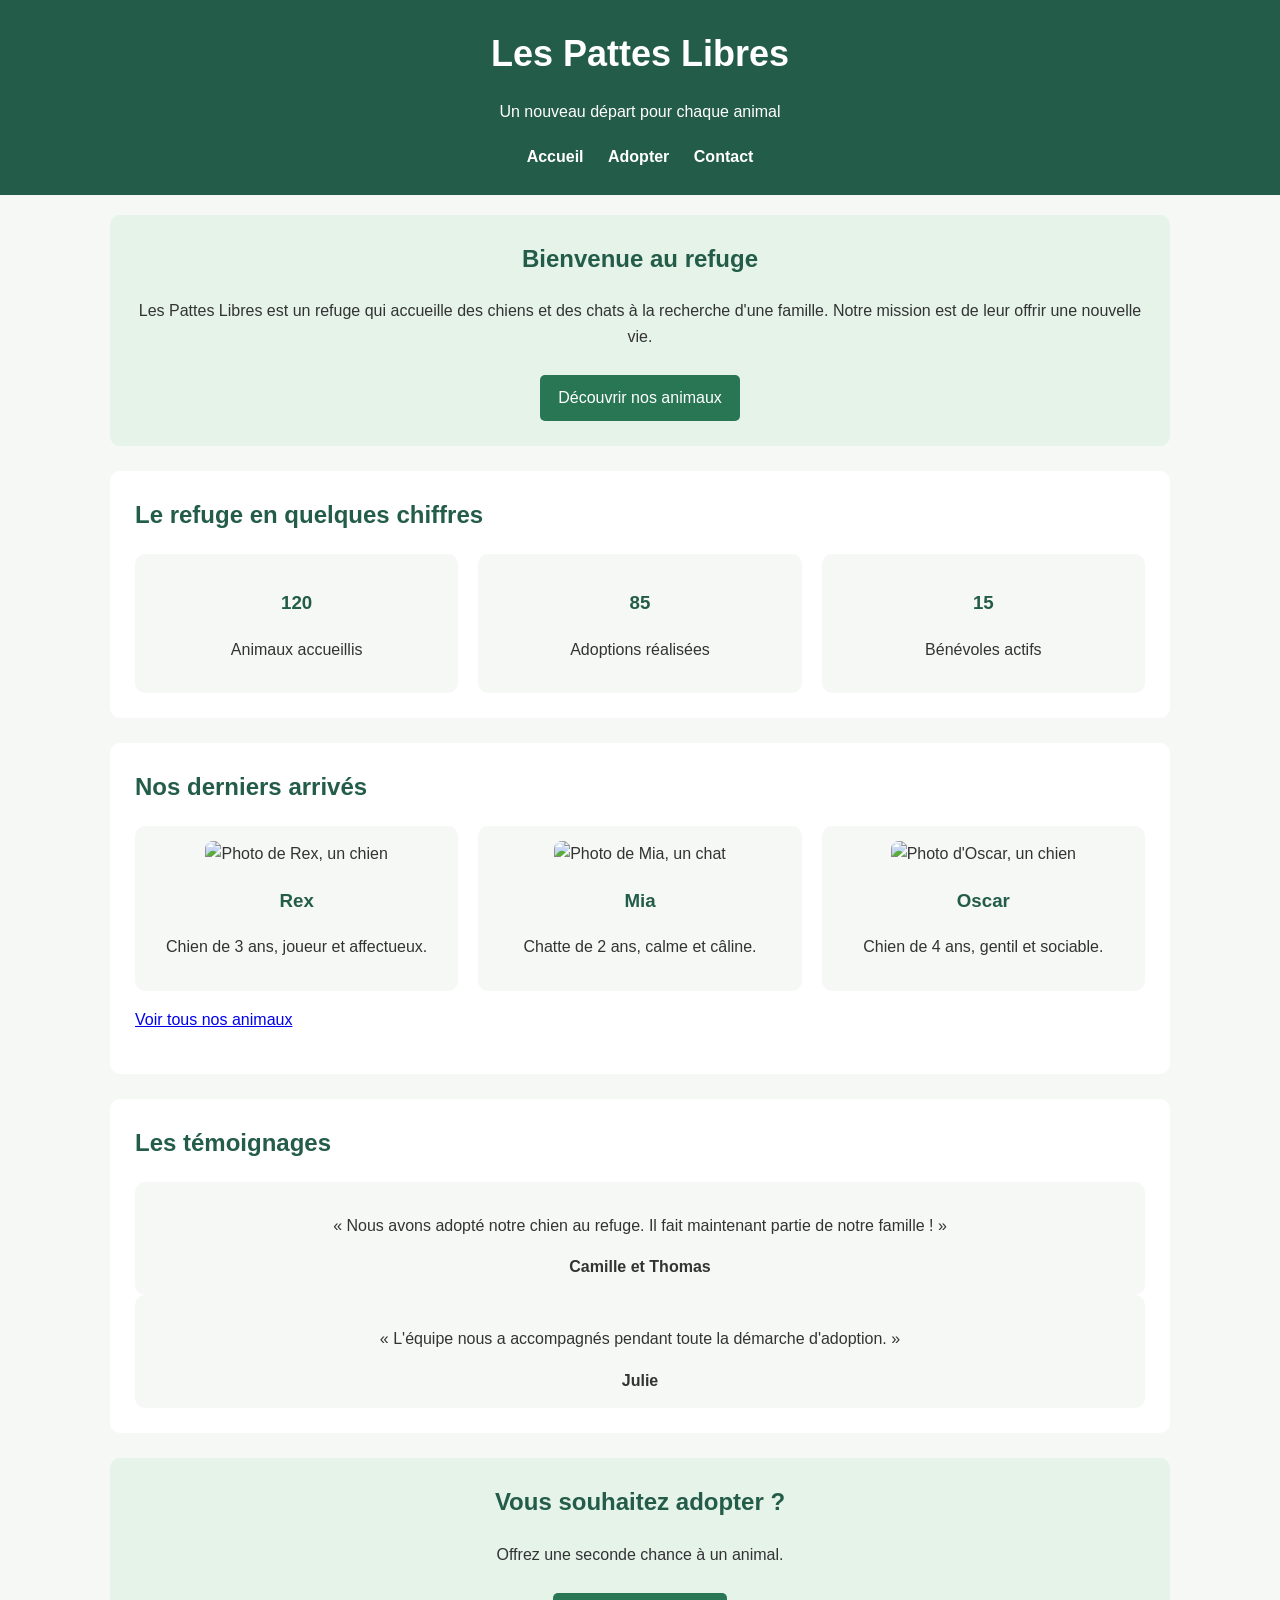
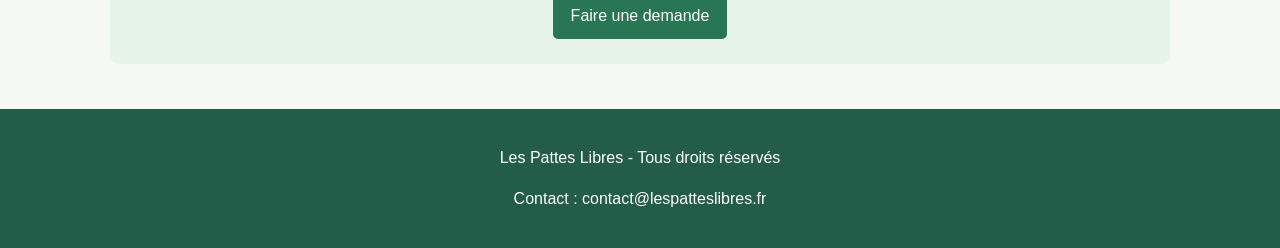
==== index.html @ 83adf1f2 "Initial commit maxence version ( pris de son repo https://github.com/maxenceguille07-sketch/les-patt" ====
<!DOCTYPE html>
<html lang="fr">
<head>
    <meta charset="UTF-8">
    <meta name="viewport" content="width=device-width, initial-scale=1.0">
    <title>Les Pattes Libres - Accueil</title>
    <link rel="stylesheet" href="style.css">
</head>

<body>

    <header>
        <h1>Les Pattes Libres</h1>
        <p>Un nouveau départ pour chaque animal</p>

        <nav>
            <a href="index.html">Accueil</a>
            <a href="adopter.html">Adopter</a>
            <a href="contact.html">Contact</a>
        </nav>
    </header>

    <main>

        <section class="presentation">
            <h2>Bienvenue au refuge</h2>
            <p>
                Les Pattes Libres est un refuge qui accueille des chiens
                et des chats à la recherche d'une famille.
                Notre mission est de leur offrir une nouvelle vie.
            </p>
            <a class="bouton" href="adopter.html">Découvrir nos animaux</a>
        </section>

        <section>
            <h2>Le refuge en quelques chiffres</h2>

            <div class="chiffres">
                <div class="carte">
                    <h3>120</h3>
                    <p>Animaux accueillis</p>
                </div>

                <div class="carte">
                    <h3>85</h3>
                    <p>Adoptions réalisées</p>
                </div>

                <div class="carte">
                    <h3>15</h3>
                    <p>Bénévoles actifs</p>
                </div>
            </div>
        </section>

        <section>
            <h2>Nos derniers arrivés</h2>

            <div class="animaux">
                <div class="carte">
                    <img src="https://placehold.co/400x250?text=Rex" alt="Photo de Rex, un chien">
                    <h3>Rex</h3>
                    <p>Chien de 3 ans, joueur et affectueux.</p>
                </div>

                <div class="carte">
                    <img src="https://placehold.co/400x250?text=Mia" alt="Photo de Mia, un chat">
                    <h3>Mia</h3>
                    <p>Chatte de 2 ans, calme et câline.</p>
                </div>

                <div class="carte">
                    <img src="https://placehold.co/400x250?text=Oscar" alt="Photo d'Oscar, un chien">
                    <h3>Oscar</h3>
                    <p>Chien de 4 ans, gentil et sociable.</p>
                </div>
            </div>

            <p><a href="adopter.html">Voir tous nos animaux</a></p>
        </section>

        <section>
            <h2>Les témoignages</h2>

            <div class="carte">
                <p>
                    « Nous avons adopté notre chien au refuge.
                    Il fait maintenant partie de notre famille ! »
                </p>
                <strong>Camille et Thomas</strong>
            </div>

            <div class="carte">
                <p>
                    « L'équipe nous a accompagnés pendant toute
                    la démarche d'adoption. »
                </p>
                <strong>Julie</strong>
            </div>
        </section>

        <section class="presentation">
            <h2>Vous souhaitez adopter ?</h2>
            <p>Offrez une seconde chance à un animal.</p>
            <a class="bouton" href="contact.html">Faire une demande</a>
        </section>

    </main>

    <footer>
        <p>Les Pattes Libres - Tous droits réservés</p>
        <p>Contact : contact@lespatteslibres.fr</p>
    </footer>

</body>
</html>
---- style.css ----
/* Toute la page */

* {
    box-sizing: border-box;
}

body {
    margin: 0;
    font-family: Arial, sans-serif;
    background-color: #f5f8f5;
    color: #333333;
    line-height: 1.6;
}

/* En-tête */

header {
    background-color: #245c4a;
    color: white;
    text-align: center;
    padding: 25px;
}

header h1 {
    margin: 0;
    font-size: 36px;
}

nav {
    margin-top: 20px;
}

nav a {
    color: white;
    text-decoration: none;
    margin: 10px;
    font-weight: bold;
}

nav a:hover {
    color: #c9f0d5;
}

/* Contenu */

main {
    max-width: 1100px;
    margin: auto;
    padding: 20px;
}

section {
    background-color: white;
    margin-bottom: 25px;
    padding: 25px;
    border-radius: 10px;
}

h2 {
    color: #245c4a;
    margin-top: 0;
}

h3 {
    color: #245c4a;
}

/* Présentation */

.presentation {
    text-align: center;
    background-color: #e5f3e9;
}

/* Chiffres et animaux */

.chiffres {
    display: flex;
    gap: 20px;
    justify-content: space-between;
}

.animaux {
    display: flex;
    flex-wrap: wrap;
    gap: 20px;
}

.carte {
    background-color: #f5f8f5;
    padding: 15px;
    border-radius: 10px;
    flex: 1 1 250px;
    text-align: center;
}

.carte img {
    width: 100%;
    height: 200px;
    object-fit: cover;
    border-radius: 8px;
}

/* Boutons */

.bouton {
    display: inline-block;
    background-color: #287653;
    color: white;
    padding: 10px 18px;
    margin-top: 10px;
    text-decoration: none;
    border-radius: 5px;
}

.bouton:hover {
    background-color: #194d37;
}

/* Formulaire */

form {
    display: flex;
    flex-direction: column;
    gap: 10px;
}

input,
select,
textarea {
    width: 100%;
    padding: 12px;
    border: 1px solid #cccccc;
    border-radius: 5px;
    font-family: Arial, sans-serif;
    font-size: 16px;
}

.accord {
    display: flex;
    align-items: center;
    gap: 10px;
}

.accord input {
    width: auto;
}

button {
    background-color: #287653;
    color: white;
    padding: 12px;
    border: none;
    border-radius: 5px;
    cursor: pointer;
    font-size: 16px;
}

button:hover {
    background-color: #194d37;
}

/* Bas de page */

footer {
    background-color: #245c4a;
    color: white;
    text-align: center;
    padding: 20px;
}

/* Téléphones et tablettes */

@media screen and (max-width: 768px) {

    header h1 {
        font-size: 28px;
    }

    nav a {
        display: inline-block;
        margin: 5px;
    }

    main {
        padding: 10px;
    }

    section {
        padding: 15px;
    }

    .chiffres {
        flex-direction: column;
    }

    .animaux {
        flex-direction: column;
    }

    .carte {
        width: 100%;
    }
}
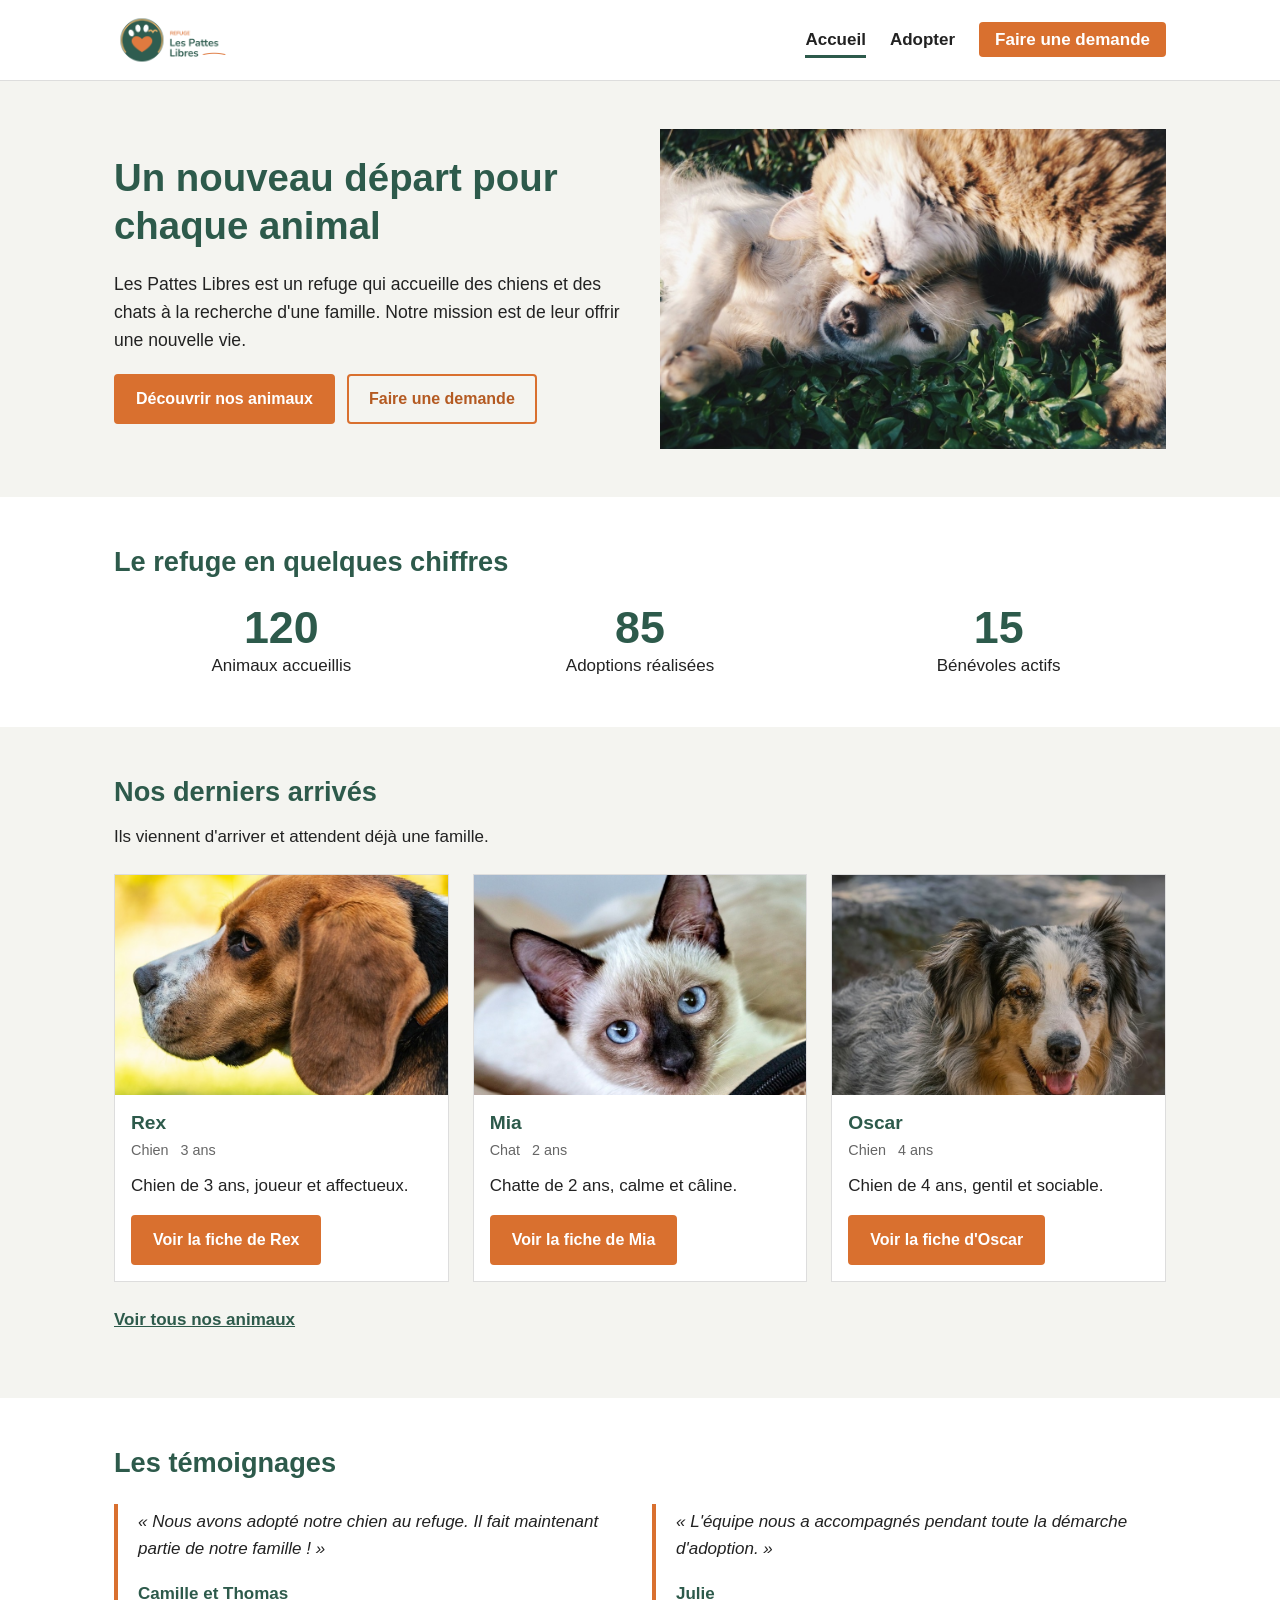
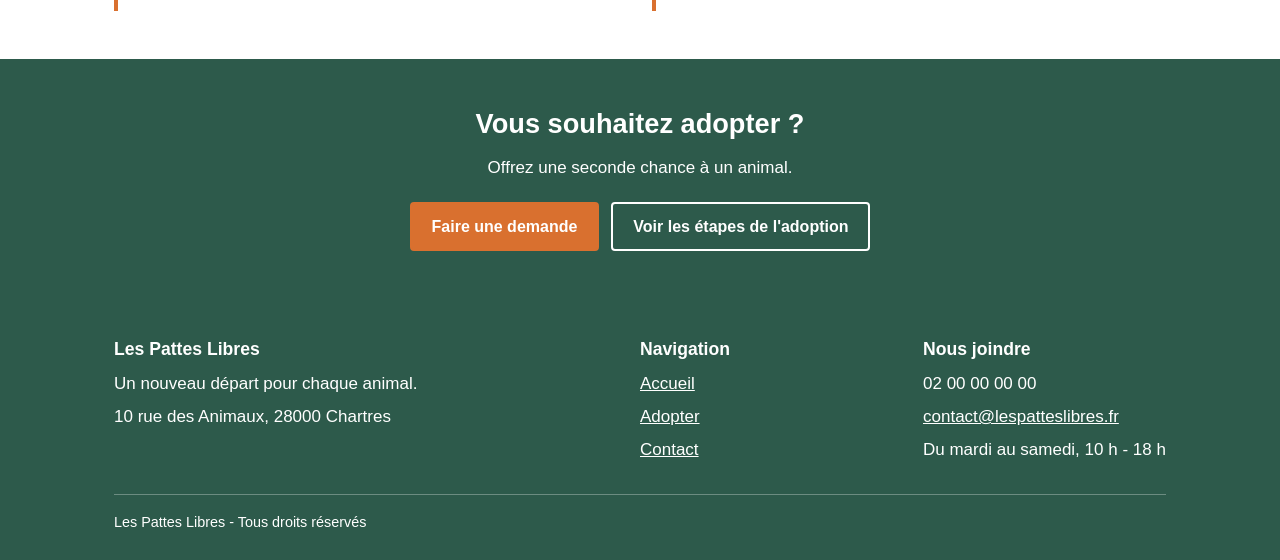
==== commit f2f03155: "Modif et amelioration Partie de Loan" ====
--- a/index.html
+++ b/index.html
@@ -1,116 +1,175 @@
-
 <!DOCTYPE html>
 <html lang="fr">
 <head>
     <meta charset="UTF-8">
     <meta name="viewport" content="width=device-width, initial-scale=1.0">
-    <title>Les Pattes Libres - Accueil</title>
+    <title>Accueil - Les Pattes Libres</title>
     <link rel="stylesheet" href="style.css">
 </head>
-
 <body>
 
-    <header>
-        <h1>Les Pattes Libres</h1>
-        <p>Un nouveau départ pour chaque animal</p>
+    <a class="lien-evitement" href="#contenu">Aller au contenu</a>
 
-        <nav>
-            <a href="index.html">Accueil</a>
-            <a href="adopter.html">Adopter</a>
-            <a href="contact.html">Contact</a>
-        </nav>
+    <header class="entete-site">
+        <div class="barre">
+            <a class="logo" href="index.html"><img src="ressources/logo.png" alt="Les Pattes Libres, refuge - retour à l'accueil"></a>
+            <nav aria-label="Navigation principale">
+                <ul class="menu">
+                    <li><a href="index.html" aria-current="page">Accueil</a></li>
+                    <li><a href="adopter.html">Adopter</a></li>
+                    <li><a href="contact.html" class="menu-action">Faire une demande</a></li>
+                </ul>
+            </nav>
+        </div>
     </header>
 
-    <main>
+    <main id="contenu">
 
-        <section class="presentation">
-            <h2>Bienvenue au refuge</h2>
-            <p>
-                Les Pattes Libres est un refuge qui accueille des chiens
-                et des chats à la recherche d'une famille.
-                Notre mission est de leur offrir une nouvelle vie.
-            </p>
-            <a class="bouton" href="adopter.html">Découvrir nos animaux</a>
-        </section>
-
-        <section>
-            <h2>Le refuge en quelques chiffres</h2>
-
-            <div class="chiffres">
-                <div class="carte">
-                    <h3>120</h3>
-                    <p>Animaux accueillis</p>
+        <section class="bandeau" aria-labelledby="titre-accueil">
+            <div class="conteneur bandeau-contenu">
+                <div>
+                    <h1 id="titre-accueil">Un nouveau départ pour chaque animal</h1>
+                    <p class="accroche">
+                        Les Pattes Libres est un refuge qui accueille des chiens
+                        et des chats à la recherche d'une famille.
+                        Notre mission est de leur offrir une nouvelle vie.
+                    </p>
+                    <div class="groupe-boutons">
+                        <a class="bouton" href="adopter.html">Découvrir nos animaux</a>
+                        <a class="bouton bouton-secondaire" href="contact.html">Faire une demande</a>
+                    </div>
                 </div>
-
-                <div class="carte">
-                    <h3>85</h3>
-                    <p>Adoptions réalisées</p>
-                </div>
-
-                <div class="carte">
-                    <h3>15</h3>
-                    <p>Bénévoles actifs</p>
+                <div class="bandeau-image">
+                    <img src="ressources/hero.jpg" alt="Un chat et un chiot jouent ensemble dans l'herbe">
                 </div>
             </div>
         </section>
 
-        <section>
-            <h2>Nos derniers arrivés</h2>
-
-            <div class="animaux">
-                <div class="carte">
-                    <img src="https://placehold.co/400x250?text=Rex" alt="Photo de Rex, un chien">
-                    <h3>Rex</h3>
-                    <p>Chien de 3 ans, joueur et affectueux.</p>
+        <section class="bloc" aria-labelledby="titre-chiffres">
+            <div class="conteneur">
+                <div class="bloc-titre">
+                    <h2 id="titre-chiffres">Le refuge en quelques chiffres</h2>
                 </div>
-
-                <div class="carte">
-                    <img src="https://placehold.co/400x250?text=Mia" alt="Photo de Mia, un chat">
-                    <h3>Mia</h3>
-                    <p>Chatte de 2 ans, calme et câline.</p>
-                </div>
-
-                <div class="carte">
-                    <img src="https://placehold.co/400x250?text=Oscar" alt="Photo d'Oscar, un chien">
-                    <h3>Oscar</h3>
-                    <p>Chien de 4 ans, gentil et sociable.</p>
-                </div>
-            </div>
-
-            <p><a href="adopter.html">Voir tous nos animaux</a></p>
-        </section>
-
-        <section>
-            <h2>Les témoignages</h2>
-
-            <div class="carte">
-                <p>
-                    « Nous avons adopté notre chien au refuge.
-                    Il fait maintenant partie de notre famille ! »
-                </p>
-                <strong>Camille et Thomas</strong>
-            </div>
-
-            <div class="carte">
-                <p>
-                    « L'équipe nous a accompagnés pendant toute
-                    la démarche d'adoption. »
-                </p>
-                <strong>Julie</strong>
+                <ul class="chiffres">
+                    <li><strong>120</strong> Animaux accueillis</li>
+                    <li><strong>85</strong> Adoptions réalisées</li>
+                    <li><strong>15</strong> Bénévoles actifs</li>
+                </ul>
             </div>
         </section>
 
-        <section class="presentation">
-            <h2>Vous souhaitez adopter ?</h2>
-            <p>Offrez une seconde chance à un animal.</p>
-            <a class="bouton" href="contact.html">Faire une demande</a>
+        <section class="bloc bloc-alt" aria-labelledby="titre-arrives">
+            <div class="conteneur">
+                <div class="bloc-titre">
+                    <h2 id="titre-arrives">Nos derniers arrivés</h2>
+                    <p>Ils viennent d'arriver et attendent déjà une famille.</p>
+                </div>
+
+                <ul class="grille-animaux">
+                    <li>
+                        <article class="fiche">
+                            <img src="ressources/biscuit.jpg" alt="Photo de Rex, un beagle de profil">
+                            <div class="fiche-corps">
+                                <h3>Rex</h3>
+                                <div class="etiquettes">
+                                    <span class="etiquette etiquette-espece">Chien</span>
+                                    <span class="etiquette">3 ans</span>
+                                </div>
+                                <p>Chien de 3 ans, joueur et affectueux.</p>
+                                <a class="bouton" href="adopter.html">Voir la fiche de Rex</a>
+                            </div>
+                        </article>
+                    </li>
+                    <li>
+                        <article class="fiche">
+                            <img src="ressources/moka.jpg" alt="Photo de Mia, une chatte siamoise aux yeux bleus">
+                            <div class="fiche-corps">
+                                <h3>Mia</h3>
+                                <div class="etiquettes">
+                                    <span class="etiquette etiquette-espece">Chat</span>
+                                    <span class="etiquette">2 ans</span>
+                                </div>
+                                <p>Chatte de 2 ans, calme et câline.</p>
+                                <a class="bouton" href="adopter.html">Voir la fiche de Mia</a>
+                            </div>
+                        </article>
+                    </li>
+                    <li>
+                        <article class="fiche">
+                            <img src="ressources/nala.jpg" alt="Photo de Oscar, un berger australien">
+                            <div class="fiche-corps">
+                                <h3>Oscar</h3>
+                                <div class="etiquettes">
+                                    <span class="etiquette etiquette-espece">Chien</span>
+                                    <span class="etiquette">4 ans</span>
+                                </div>
+                                <p>Chien de 4 ans, gentil et sociable.</p>
+                                <a class="bouton" href="adopter.html">Voir la fiche d'Oscar</a>
+                            </div>
+                        </article>
+                    </li>
+                </ul>
+
+                <p class="lien-suite"><a href="adopter.html">Voir tous nos animaux</a></p>
+            </div>
+        </section>
+
+        <section class="bloc" aria-labelledby="titre-temoignages">
+            <div class="conteneur">
+                <div class="bloc-titre">
+                    <h2 id="titre-temoignages">Les témoignages</h2>
+                </div>
+                <div class="temoignages">
+                    <blockquote>
+                        <p>« Nous avons adopté notre chien au refuge. Il fait maintenant partie de notre famille ! »</p>
+                        <footer>Camille et Thomas</footer>
+                    </blockquote>
+                    <blockquote>
+                        <p>« L'équipe nous a accompagnés pendant toute la démarche d'adoption. »</p>
+                        <footer>Julie</footer>
+                    </blockquote>
+                </div>
+            </div>
+        </section>
+
+        <section class="appel" aria-labelledby="titre-appel">
+            <div class="conteneur">
+                <h2 id="titre-appel">Vous souhaitez adopter ?</h2>
+                <p>Offrez une seconde chance à un animal.</p>
+                <div class="groupe-boutons">
+                    <a class="bouton" href="contact.html">Faire une demande</a>
+                    <a class="bouton bouton-secondaire" href="adopter.html">Voir les étapes de l'adoption</a>
+                </div>
+            </div>
         </section>
 
     </main>
 
-    <footer>
-        <p>Les Pattes Libres - Tous droits réservés</p>
-        <p>Contact : contact@lespatteslibres.fr</p>
+    <footer class="pied-site">
+        <div class="conteneur">
+            <div class="pied-grille">
+                <div>
+                    <h2>Les Pattes Libres</h2>
+                    <p>Un nouveau départ pour chaque animal.</p>
+                    <p>10 rue des Animaux, 28000 Chartres</p>
+                </div>
+                <div>
+                    <h2>Navigation</h2>
+                    <ul>
+                        <li><a href="index.html">Accueil</a></li>
+                        <li><a href="adopter.html">Adopter</a></li>
+                        <li><a href="contact.html">Contact</a></li>
+                    </ul>
+                </div>
+                <div>
+                    <h2>Nous joindre</h2>
+                    <p>02 00 00 00 00</p>
+                    <p><a href="mailto:contact@lespatteslibres.fr">contact@lespatteslibres.fr</a></p>
+                    <p>Du mardi au samedi, 10 h - 18 h</p>
+                </div>
+            </div>
+            <p class="mentions">Les Pattes Libres - Tous droits réservés</p>
+        </div>
     </footer>
 
 </body>
--- a/style.css
+++ b/style.css
@@ -1,205 +1,525 @@
-
-/* Toute la page */
-
-* {
-    box-sizing: border-box;
+:root {
+  --vert: #2d5a4b;
+  --orange: #d9702f;
+  --orange-fonce: #b45a22;
+  --texte: #222222;
+  --gris: #666666;
+  --fond: #ffffff;
+  --fond-clair: #f4f4f0;
+  --bordure: #dddddd;
+}
+
+*,
+*::before,
+*::after {
+  box-sizing: border-box;
 }
 
 body {
-    margin: 0;
-    font-family: Arial, sans-serif;
-    background-color: #f5f8f5;
-    color: #333333;
-    line-height: 1.6;
-}
-
-/* En-tête */
-
-header {
-    background-color: #245c4a;
-    color: white;
-    text-align: center;
-    padding: 25px;
-}
-
-header h1 {
-    margin: 0;
-    font-size: 36px;
-}
-
-nav {
-    margin-top: 20px;
-}
-
-nav a {
-    color: white;
-    text-decoration: none;
-    margin: 10px;
-    font-weight: bold;
-}
-
-nav a:hover {
-    color: #c9f0d5;
-}
-
-/* Contenu */
-
-main {
-    max-width: 1100px;
-    margin: auto;
-    padding: 20px;
-}
-
-section {
-    background-color: white;
-    margin-bottom: 25px;
-    padding: 25px;
-    border-radius: 10px;
+  margin: 0;
+  font-family: 'Segoe UI', Tahoma, Geneva, Verdana, sans-serif;
+  font-size: 17px;
+  line-height: 1.6;
+  color: var(--texte);
+  background-color: var(--fond);
+}
+
+h1,
+h2,
+h3 {
+  margin: 0 0 0.5em;
+  line-height: 1.25;
+  color: var(--vert);
+}
+
+h1 {
+  font-size: 2.4rem;
 }
 
 h2 {
-    color: #245c4a;
-    margin-top: 0;
+  font-size: 1.7rem;
 }
 
 h3 {
-    color: #245c4a;
-}
-
-/* Présentation */
-
-.presentation {
-    text-align: center;
-    background-color: #e5f3e9;
-}
-
-/* Chiffres et animaux */
+  font-size: 1.2rem;
+}
+
+p {
+  margin: 0 0 1em;
+}
+
+a {
+  color: var(--vert);
+}
+
+a:hover {
+  color: var(--orange-fonce);
+}
+
+a:focus-visible,
+button:focus-visible,
+input:focus-visible,
+select:focus-visible,
+textarea:focus-visible,
+iframe:focus-visible {
+  outline: 3px solid var(--orange);
+  outline-offset: 2px;
+}
+
+img {
+  display: block;
+  max-width: 100%;
+}
+
+.lien-evitement {
+  position: absolute;
+  left: 10px;
+  top: -60px;
+  background-color: var(--texte);
+  color: #ffffff;
+  padding: 10px 16px;
+}
+
+.lien-evitement:focus {
+  top: 0;
+  color: #ffffff;
+}
+
+.entete-site {
+  border-bottom: 1px solid var(--bordure);
+}
+
+.barre {
+  display: flex;
+  align-items: center;
+  justify-content: space-between;
+  gap: 24px;
+  max-width: 1100px;
+  margin: 0 auto;
+  padding: 12px 24px;
+}
+
+.logo img {
+  height: 56px;
+  width: auto;
+}
+
+.menu {
+  display: flex;
+  align-items: center;
+  gap: 24px;
+  list-style: none;
+  margin: 0;
+  padding: 0;
+}
+
+.menu a {
+  color: var(--texte);
+  font-weight: bold;
+  text-decoration: none;
+  padding: 6px 0;
+  border-bottom: 3px solid transparent;
+}
+
+.menu a:hover {
+  border-bottom-color: var(--bordure);
+  color: var(--texte);
+}
+
+.menu a[aria-current='page'] {
+  border-bottom-color: var(--vert);
+}
+
+.menu .menu-action {
+  background-color: var(--orange);
+  color: #ffffff;
+  padding: 8px 16px;
+  border: none;
+  border-radius: 4px;
+}
+
+.menu .menu-action:hover {
+  background-color: var(--orange-fonce);
+  color: #ffffff;
+}
+
+.conteneur {
+  max-width: 1100px;
+  margin: 0 auto;
+  padding: 0 24px;
+}
+
+.bandeau {
+  background-color: var(--fond-clair);
+  padding: 48px 0;
+}
+
+.bandeau-contenu {
+  display: grid;
+  grid-template-columns: 1fr 1fr;
+  align-items: center;
+  gap: 40px;
+}
+
+.bandeau-simple {
+  padding: 32px 0;
+}
+
+.bandeau-simple p:last-child {
+  margin-bottom: 0;
+  color: var(--gris);
+}
+
+.fil-ariane {
+  font-size: 0.9rem;
+  color: var(--gris);
+  margin-bottom: 8px;
+}
+
+.accroche {
+  font-size: 1.1rem;
+}
+
+.bandeau-image img {
+  width: 100%;
+  height: 320px;
+  object-fit: cover;
+}
+
+.groupe-boutons {
+  display: flex;
+  flex-wrap: wrap;
+  gap: 12px;
+  margin-top: 20px;
+}
+
+.bouton,
+button {
+  display: inline-block;
+  padding: 10px 20px;
+  border: 2px solid var(--orange);
+  border-radius: 4px;
+  background-color: var(--orange);
+  color: #ffffff;
+  font-family: Arial, Helvetica, sans-serif;
+  font-size: 1rem;
+  font-weight: bold;
+  text-decoration: none;
+  cursor: pointer;
+}
+
+.bouton:hover,
+button:hover {
+  background-color: var(--orange-fonce);
+  border-color: var(--orange-fonce);
+  color: #ffffff;
+}
+
+.bouton-secondaire {
+  background-color: transparent;
+  color: var(--orange-fonce);
+}
+
+.bouton-secondaire:hover {
+  background-color: var(--orange);
+  color: #ffffff;
+}
+
+.bloc {
+  padding: 48px 0;
+}
+
+.bloc-alt {
+  background-color: var(--fond-clair);
+}
+
+.bloc-titre {
+  margin-bottom: 24px;
+}
 
 .chiffres {
-    display: flex;
-    gap: 20px;
-    justify-content: space-between;
-}
-
-.animaux {
-    display: flex;
-    flex-wrap: wrap;
-    gap: 20px;
-}
-
-.carte {
-    background-color: #f5f8f5;
-    padding: 15px;
-    border-radius: 10px;
-    flex: 1 1 250px;
-    text-align: center;
-}
-
-.carte img {
-    width: 100%;
-    height: 200px;
-    object-fit: cover;
-    border-radius: 8px;
-}
-
-/* Boutons */
-
-.bouton {
-    display: inline-block;
-    background-color: #287653;
-    color: white;
-    padding: 10px 18px;
-    margin-top: 10px;
-    text-decoration: none;
-    border-radius: 5px;
-}
-
-.bouton:hover {
-    background-color: #194d37;
-}
-
-/* Formulaire */
+  display: grid;
+  grid-template-columns: repeat(3, 1fr);
+  gap: 24px;
+  list-style: none;
+  margin: 0;
+  padding: 0;
+  text-align: center;
+}
+
+.chiffres strong {
+  display: block;
+  font-size: 2.8rem;
+  line-height: 1.1;
+  color: var(--vert);
+}
+
+.grille-animaux {
+  display: grid;
+  grid-template-columns: repeat(3, 1fr);
+  gap: 24px;
+  list-style: none;
+  margin: 0;
+  padding: 0;
+}
+
+.fiche {
+  display: flex;
+  flex-direction: column;
+  height: 100%;
+  background-color: var(--fond);
+  border: 1px solid var(--bordure);
+}
+
+.fiche img {
+  width: 100%;
+  height: 220px;
+  object-fit: cover;
+}
+
+.fiche-corps {
+  display: flex;
+  flex-direction: column;
+  flex: 1;
+  padding: 16px;
+}
+
+.fiche-corps h3 {
+  margin-bottom: 4px;
+}
+
+.etiquettes {
+  display: flex;
+  gap: 12px;
+  margin-bottom: 10px;
+  color: var(--gris);
+  font-size: 0.9rem;
+}
+
+.fiche-corps .bouton {
+  margin-top: auto;
+  align-self: flex-start;
+}
+
+.fiche-corps p:last-of-type {
+  margin-bottom: 16px;
+}
+
+.lien-suite {
+  margin-top: 24px;
+  font-weight: bold;
+}
+
+.temoignages {
+  display: grid;
+  grid-template-columns: 1fr 1fr;
+  gap: 24px;
+}
+
+.temoignages blockquote {
+  margin: 0;
+  padding: 4px 0 4px 20px;
+  border-left: 4px solid var(--orange);
+}
+
+.temoignages p {
+  font-style: italic;
+}
+
+.temoignages footer {
+  font-weight: bold;
+  color: var(--vert);
+}
+
+.appel {
+  background-color: var(--vert);
+  color: #ffffff;
+  text-align: center;
+  padding: 48px 0;
+}
+
+.appel h2 {
+  color: #ffffff;
+}
+
+.appel .groupe-boutons {
+  justify-content: center;
+}
+
+.appel .bouton-secondaire {
+  color: #ffffff;
+  border-color: #ffffff;
+}
+
+.appel .bouton-secondaire:hover {
+  background-color: #ffffff;
+  color: var(--vert);
+}
+
+.deux-colonnes {
+  display: grid;
+  grid-template-columns: 1fr 1fr;
+  gap: 40px;
+  align-items: start;
+}
+
+.encart {
+  border: 1px solid var(--bordure);
+  background-color: var(--fond);
+  padding: 24px;
+}
+
+.encart h2 {
+  margin-top: 0;
+}
+
+.etapes {
+  margin: 0;
+  padding-left: 24px;
+}
+
+.etapes li {
+  padding: 4px 0;
+}
+
+.coordonnees {
+  list-style: none;
+  margin: 0;
+  padding: 0;
+}
+
+.coordonnees li {
+  padding: 8px 0;
+  border-bottom: 1px solid var(--bordure);
+}
+
+.coordonnees strong {
+  display: block;
+  color: var(--vert);
+}
+
+table {
+  width: 100%;
+  border-collapse: collapse;
+}
+
+caption {
+  text-align: left;
+  font-size: 1.2rem;
+  font-weight: bold;
+  color: var(--vert);
+  padding-bottom: 8px;
+}
+
+th,
+td {
+  text-align: left;
+  padding: 8px 12px;
+  border: 1px solid var(--bordure);
+}
+
+thead th {
+  background-color: var(--vert);
+  color: #ffffff;
+}
+
+.carte-acces iframe {
+  width: 100%;
+  height: 320px;
+  border: 1px solid var(--bordure);
+}
 
 form {
-    display: flex;
-    flex-direction: column;
-    gap: 10px;
-}
-
-input,
+  display: grid;
+  grid-template-columns: 1fr 1fr;
+  gap: 16px 24px;
+  background-color: var(--fond);
+  border: 1px solid var(--bordure);
+  padding: 24px;
+}
+
+.champ {
+  display: flex;
+  flex-direction: column;
+  gap: 4px;
+}
+
+.champ-large {
+  grid-column: 1 / -1;
+}
+
+label {
+  font-weight: bold;
+}
+
+input[type='text'],
+input[type='email'],
+input[type='tel'],
 select,
 textarea {
-    width: 100%;
-    padding: 12px;
-    border: 1px solid #cccccc;
-    border-radius: 5px;
-    font-family: Arial, sans-serif;
-    font-size: 16px;
+  width: 100%;
+  padding: 10px;
+  border: 1px solid #999999;
+  border-radius: 4px;
+  background-color: #ffffff;
+  color: var(--texte);
+  font-family: Arial, Helvetica, sans-serif;
+  font-size: 1rem;
 }
 
 .accord {
-    display: flex;
-    align-items: center;
-    gap: 10px;
+  display: flex;
+  align-items: flex-start;
+  gap: 10px;
+  font-weight: normal;
 }
 
 .accord input {
-    width: auto;
-}
-
-button {
-    background-color: #287653;
-    color: white;
-    padding: 12px;
-    border: none;
-    border-radius: 5px;
-    cursor: pointer;
-    font-size: 16px;
-}
-
-button:hover {
-    background-color: #194d37;
-}
-
-/* Bas de page */
-
-footer {
-    background-color: #245c4a;
-    color: white;
-    text-align: center;
-    padding: 20px;
-}
-
-/* Téléphones et tablettes */
-
-@media screen and (max-width: 768px) {
-
-    header h1 {
-        font-size: 28px;
-    }
-
-    nav a {
-        display: inline-block;
-        margin: 5px;
-    }
-
-    main {
-        padding: 10px;
-    }
-
-    section {
-        padding: 15px;
-    }
-
-    .chiffres {
-        flex-direction: column;
-    }
-
-    .animaux {
-        flex-direction: column;
-    }
-
-    .carte {
-        width: 100%;
-    }
-}
+  width: 18px;
+  height: 18px;
+  margin-top: 4px;
+  accent-color: var(--vert);
+}
+
+form button {
+  justify-self: start;
+}
+
+.pied-site {
+  background-color: var(--vert);
+  color: #ffffff;
+  padding: 40px 0 20px;
+}
+
+.pied-grille {
+  display: grid;
+  grid-template-columns: 2fr 1fr 1fr;
+  gap: 40px;
+}
+
+.pied-site h2 {
+  font-size: 1.1rem;
+  color: #ffffff;
+}
+
+.pied-site a {
+  color: #ffffff;
+}
+
+.pied-site ul {
+  list-style: none;
+  margin: 0;
+  padding: 0;
+}
+
+.pied-site li,
+.pied-site p {
+  margin-bottom: 6px;
+}
+
+.mentions {
+  margin-top: 24px;
+  padding-top: 16px;
+  border-top: 1px solid rgba(255, 255, 255, 0.3);
+  font-size: 0.9rem;
+}
